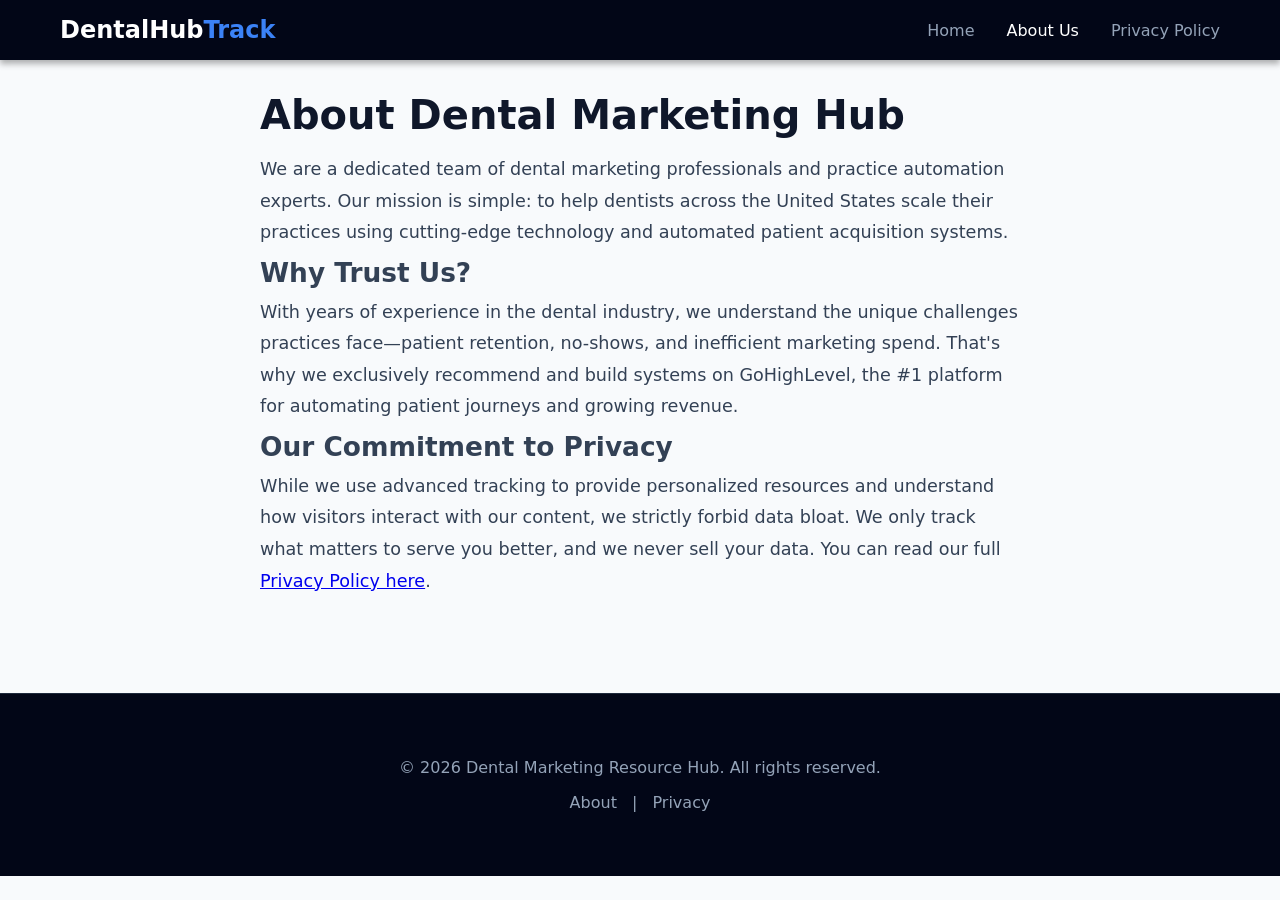
==== about.html @ 203c3fdb "Initial commit" ====
<!-- about.html -->
<!DOCTYPE html>
<html lang="en">
<head>
    <meta charset="UTF-8">
    <meta name="viewport" content="width=device-width, initial-scale=1.0">
    <title>About Us - Dental Marketing Hub</title>
    <link rel="stylesheet" href="/assets/css/layout.css">
</head>
<body>

    <div id="app" class="container">
        <h1 class="page-title">About Dental Marketing Hub</h1>
        <div class="page-content">
            <p>We are a dedicated team of dental marketing professionals and practice automation experts. Our mission is simple: to help dentists across the United States scale their practices using cutting-edge technology and automated patient acquisition systems.</p>
            
            <h2>Why Trust Us?</h2>
            <p>With years of experience in the dental industry, we understand the unique challenges practices face—patient retention, no-shows, and inefficient marketing spend. That's why we exclusively recommend and build systems on GoHighLevel, the #1 platform for automating patient journeys and growing revenue.</p>
            
            <h2>Our Commitment to Privacy</h2>
            <p>While we use advanced tracking to provide personalized resources and understand how visitors interact with our content, we strictly forbid data bloat. We only track what matters to serve you better, and we never sell your data. You can read our full <a href="/privacy.html">Privacy Policy here</a>.</p>
        </div>
    </div>

    <script src="/assets/js/tracking.js"></script>
    <script type="module" src="/assets/js/main.js"></script>
</body>
</html>
---- assets/css/layout.css ----
/* assets/css/layout.css */
/* تنسيقات الهيكل الأساسي (Navbar & Footer) */

:root { --primary: #3b82f6; --dark: #0f172a; --darker: #020617; --light: #f8fafc; --gray: #94a3b8; }
* { box-sizing: border-box; margin: 0; padding: 0; font-family: 'Segoe UI', system-ui, sans-serif; }
body { background-color: var(--light); color: var(--dark); }

/* Navbar */
.main-nav { background-color: var(--darker); padding: 1rem 0; position: sticky; top: 0; z-index: 1000; box-shadow: 0 4px 6px rgba(0,0,0,0.3); }
.nav-container { max-width: 1200px; margin: 0 auto; padding: 0 20px; display: flex; justify-content: space-between; align-items: center; }
.nav-logo { color: white; font-size: 1.5rem; font-weight: bold; text-decoration: none; }
.nav-logo span { color: var(--primary); }
.nav-links { list-style: none; display: flex; gap: 2rem; }
.nav-links a { color: var(--gray); text-decoration: none; font-weight: 500; transition: color 0.3s; }
.nav-links a:hover, .nav-links a.active { color: white; }
.nav-toggle { background: none; border: none; color: white; font-size: 1.5rem; cursor: pointer; display: none; }

/* Footer */
.main-footer { background-color: var(--darker); color: var(--gray); padding: 2rem 0; margin-top: 4rem; text-align: center; border-top: 1px solid #1e293b; }
.footer-links { margin-top: 1rem; }
.footer-links a { color: var(--gray); text-decoration: none; margin: 0 10px; }
.footer-links a:hover { color: white; }

/* Responsive */
@media (max-width: 768px) {
    .nav-toggle { display: block; }
    .nav-links { display: none; flex-direction: column; position: absolute; top: 100%; left: 0; width: 100%; background-color: var(--darker); padding: 1rem 0; gap: 1rem; text-align: center; }
    .nav-links.active { display: flex; }
}

/* Utility Classes for pages */
.container { max-width: 800px; margin: 0 auto; padding: 2rem 20px; }
.page-title { font-size: 2.5rem; margin-bottom: 1rem; color: var(--dark); }
.page-content { line-height: 1.8; font-size: 1.1rem; color: #334155; }
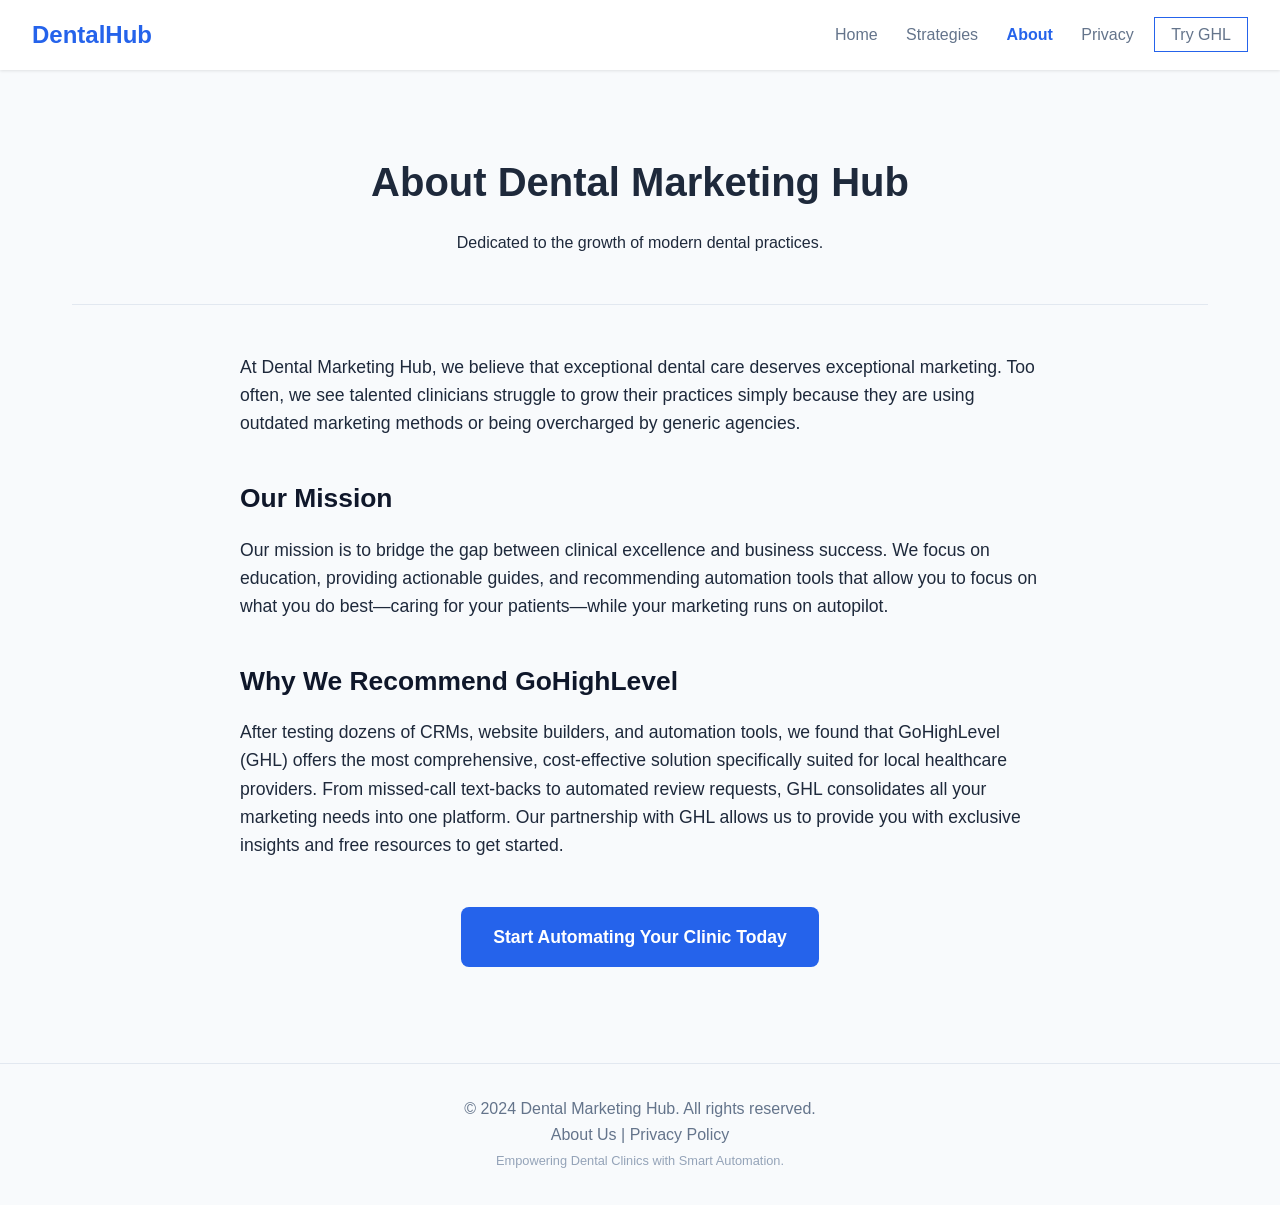
==== commit 9a27d164: "Initial commit" ====
--- a/about.html
+++ b/about.html
@@ -5,24 +5,40 @@
     <meta charset="UTF-8">
     <meta name="viewport" content="width=device-width, initial-scale=1.0">
     <title>About Us - Dental Marketing Hub</title>
-    <link rel="stylesheet" href="/assets/css/layout.css">
+    <link rel="stylesheet" href="/assets/css/public.css">
 </head>
 <body>
 
-    <div id="app" class="container">
-        <h1 class="page-title">About Dental Marketing Hub</h1>
-        <div class="page-content">
-            <p>We are a dedicated team of dental marketing professionals and practice automation experts. Our mission is simple: to help dentists across the United States scale their practices using cutting-edge technology and automated patient acquisition systems.</p>
+    <!-- Dynamic Header Placeholder -->
+    <div id="header-placeholder"></div>
+
+    <div class="container">
+        <div class="article-header">
+            <h1>About Dental Marketing Hub</h1>
+            <p>Dedicated to the growth of modern dental practices.</p>
+        </div>
+
+        <div class="article-content">
+            <p>At Dental Marketing Hub, we believe that exceptional dental care deserves exceptional marketing. Too often, we see talented clinicians struggle to grow their practices simply because they are using outdated marketing methods or being overcharged by generic agencies.</p>
             
-            <h2>Why Trust Us?</h2>
-            <p>With years of experience in the dental industry, we understand the unique challenges practices face—patient retention, no-shows, and inefficient marketing spend. That's why we exclusively recommend and build systems on GoHighLevel, the #1 platform for automating patient journeys and growing revenue.</p>
+            <h2>Our Mission</h2>
+            <p>Our mission is to bridge the gap between clinical excellence and business success. We focus on education, providing actionable guides, and recommending automation tools that allow you to focus on what you do best—caring for your patients—while your marketing runs on autopilot.</p>
+
+            <h2>Why We Recommend GoHighLevel</h2>
+            <p>After testing dozens of CRMs, website builders, and automation tools, we found that GoHighLevel (GHL) offers the most comprehensive, cost-effective solution specifically suited for local healthcare providers. From missed-call text-backs to automated review requests, GHL consolidates all your marketing needs into one platform. Our partnership with GHL allows us to provide you with exclusive insights and free resources to get started.</p>
             
-            <h2>Our Commitment to Privacy</h2>
-            <p>While we use advanced tracking to provide personalized resources and understand how visitors interact with our content, we strictly forbid data bloat. We only track what matters to serve you better, and we never sell your data. You can read our full <a href="/privacy.html">Privacy Policy here</a>.</p>
+            <div style="text-align: center; margin-top: 3rem;">
+                <a href="/api/go" class="btn btn-primary">Start Automating Your Clinic Today</a>
+            </div>
         </div>
     </div>
 
+    <!-- Dynamic Footer Placeholder -->
+    <div id="footer-placeholder"></div>
+
+    <!-- Tracking Engines & Layout -->
     <script src="/assets/js/tracking.js"></script>
-    <script type="module" src="/assets/js/main.js"></script>
+    <script src="/assets/js/layout.js"></script>
+    <script src="/assets/js/main.js"></script>
 </body>
 </html>
--- a/assets/css/public.css
+++ b/assets/css/public.css
@@ -0,0 +1,225 @@
+/* assets/css/public.css */
+:root {
+    --primary: #2563eb;
+    --primary-dark: #1d4ed8;
+    --bg-light: #f8fafc;
+    --bg-dark: #0f172a;
+    --text-main: #1e293b;
+    --text-muted: #64748b;
+    --white: #ffffff;
+    --border: #e2e8f0;
+    --success: #10b981;
+}
+
+* {
+    margin: 0;
+    padding: 0;
+    box-sizing: border-box;
+    font-family: 'Inter', -apple-system, BlinkMacSystemFont, 'Segoe UI', Roboto, sans-serif;
+}
+
+body {
+    background-color: var(--bg-light);
+    color: var(--text-main);
+    line-height: 1.6;
+}
+
+nav {
+    background-color: var(--white);
+    padding: 1rem 2rem;
+    display: flex;
+    justify-content: space-between;
+    align-items: center;
+    box-shadow: 0 1px 3px rgba(0,0,0,0.1);
+    position: sticky;
+    top: 0;
+    z-index: 100;
+}
+
+nav .logo {
+    font-size: 1.5rem;
+    font-weight: 800;
+    color: var(--primary);
+    text-decoration: none;
+}
+
+nav .nav-links a {
+    color: var(--text-muted);
+    text-decoration: none;
+    margin-left: 1.5rem;
+    font-weight: 500;
+    transition: color 0.3s;
+}
+
+nav .nav-links a:hover { color: var(--primary); }
+
+.container {
+    max-width: 1200px;
+    margin: 0 auto;
+    padding: 2rem;
+}
+
+/* === HERO SECTION === */
+.hero {
+    text-align: center;
+    padding: 5rem 2rem;
+    background-color: var(--white);
+}
+
+.hero h1 {
+    font-size: 3rem;
+    line-height: 1.2;
+    margin-bottom: 1.5rem;
+    color: var(--bg-dark);
+}
+
+.hero p {
+    font-size: 1.25rem;
+    color: var(--text-muted);
+    max-width: 700px;
+    margin: 0 auto 2.5rem auto;
+}
+
+.btn {
+    display: inline-block;
+    padding: 1rem 2rem;
+    border-radius: 8px;
+    text-decoration: none;
+    font-weight: bold;
+    font-size: 1.1rem;
+    transition: all 0.3s;
+    border: none;
+    cursor: pointer;
+}
+
+.btn-primary {
+    background-color: var(--primary);
+    color: var(--white);
+}
+
+.btn-primary:hover {
+    background-color: var(--primary-dark);
+    transform: translateY(-2px);
+    box-shadow: 0 10px 20px rgba(37, 99, 235, 0.2);
+}
+
+.btn-outline {
+    background-color: transparent;
+    color: var(--primary);
+    border: 2px solid var(--primary);
+}
+
+.btn-outline:hover {
+    background-color: var(--primary);
+    color: var(--white);
+}
+
+/* === ARTICLE STYLES === */
+.article-header {
+    text-align: center;
+    padding: 3rem 0;
+    border-bottom: 1px solid var(--border);
+    margin-bottom: 3rem;
+}
+
+.article-header h1 {
+    font-size: 2.5rem;
+    margin-bottom: 1rem;
+}
+
+.article-content {
+    max-width: 800px;
+    margin: 0 auto;
+    font-size: 1.1rem;
+    color: var(--text-main);
+}
+
+.article-content h2 {
+    margin-top: 2.5rem;
+    margin-bottom: 1rem;
+    color: var(--bg-dark);
+}
+
+.article-content p { margin-bottom: 1.5rem; }
+
+/* === LEAD FORM (Lead Magnet) === */
+.lead-magnet {
+    background-color: var(--bg-dark);
+    color: var(--white);
+    padding: 3rem;
+    border-radius: 12px;
+    text-align: center;
+    margin: 3rem auto;
+    max-width: 600px;
+}
+
+.lead-magnet h3 {
+    font-size: 1.8rem;
+    margin-bottom: 0.5rem;
+    color: var(--white);
+}
+
+.lead-magnet p {
+    color: #94a3b8;
+    margin-bottom: 2rem;
+}
+
+#smart-lead-form {
+    display: flex;
+    flex-direction: column;
+    gap: 1rem;
+    text-align: left;
+}
+
+#smart-lead-form input, #smart-lead-form textarea {
+    width: 100%;
+    padding: 0.9rem 1rem;
+    border-radius: 6px;
+    border: 1px solid #334155;
+    background-color: #1e293b;
+    color: var(--white);
+    font-size: 1rem;
+}
+
+#smart-lead-form input:focus, #smart-lead-form textarea:focus {
+    outline: none;
+    border-color: var(--primary);
+}
+
+#smart-lead-form button {
+    background-color: var(--primary);
+    color: var(--white);
+    padding: 1rem;
+    border: none;
+    border-radius: 6px;
+    font-weight: bold;
+    font-size: 1.1rem;
+    cursor: pointer;
+    transition: background 0.3s;
+}
+
+#smart-lead-form button:hover { background-color: var(--primary-dark); }
+
+/* === THANK YOU PAGE === */
+.thank-you-box {
+    text-align: center;
+    padding: 5rem 2rem;
+    background-color: var(--white);
+    border-radius: 12px;
+    margin-top: 3rem;
+    box-shadow: 0 4px 6px rgba(0,0,0,0.05);
+}
+
+.thank-you-box .icon {
+    font-size: 4rem;
+    color: var(--success);
+    margin-bottom: 1rem;
+}
+
+footer {
+    text-align: center;
+    padding: 2rem;
+    color: var(--text-muted);
+    border-top: 1px solid var(--border);
+    margin-top: 4rem;
+}
